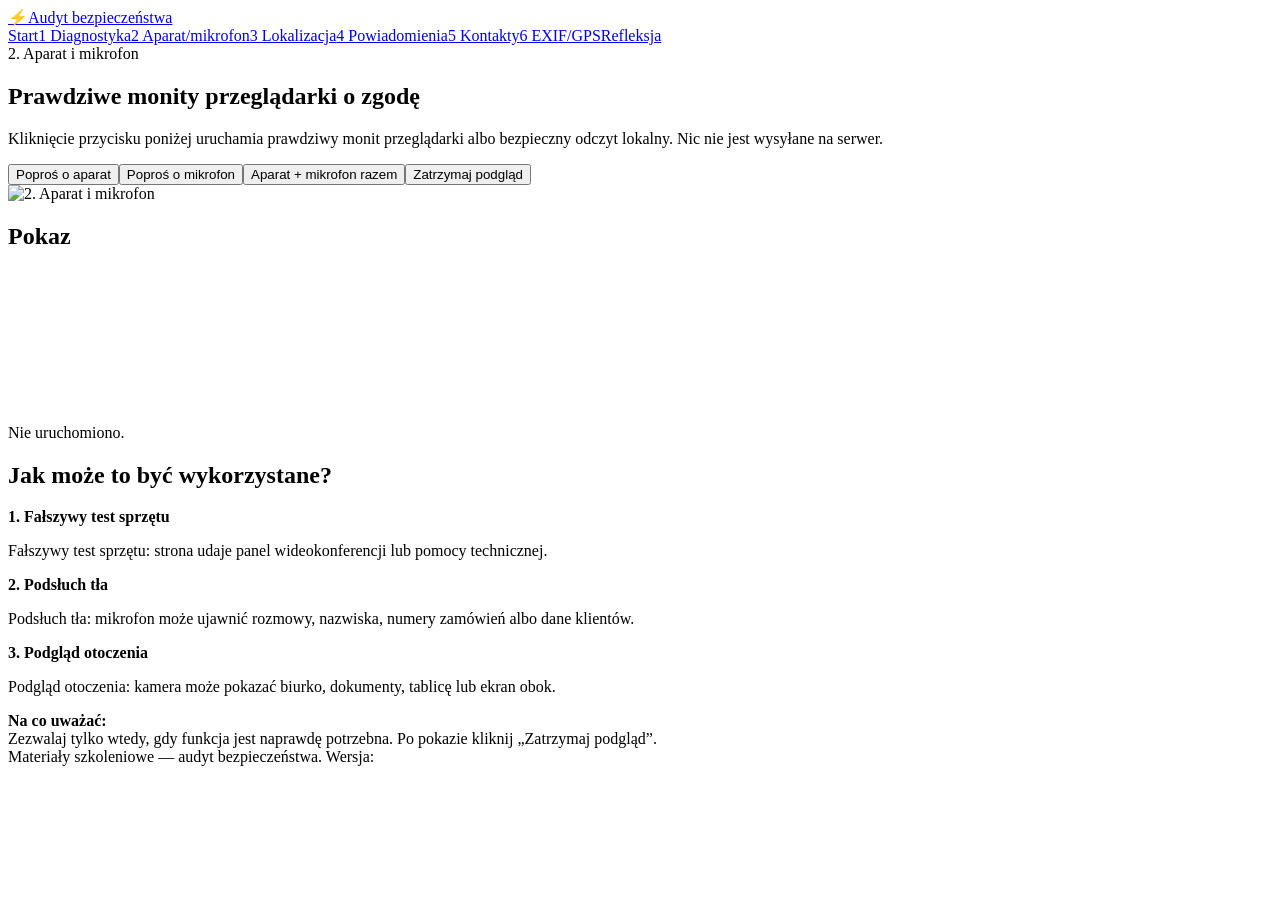
==== aparat-mikrofon.html @ fa7c9268 "Add files via upload" ====
<!doctype html><html lang="pl"><head><meta charset="utf-8"><meta name="viewport" content="width=device-width, initial-scale=1"><title>2. Aparat i mikrofon</title><link rel="stylesheet" href="assets/css/style.css"></head><body><div class="topbar"><div class="wrap nav"><a class="brand" href="start.html"><span class="brand-badge">⚡</span><span>Audyt bezpieczeństwa</span></a><div class="navlinks"><a href="start.html">Start</a><a href="diagnostyka.html">1 Diagnostyka</a><a href="aparat-mikrofon.html">2 Aparat/mikrofon</a><a href="lokalizacja.html">3 Lokalizacja</a><a href="powiadomienia.html">4 Powiadomienia</a><a href="kontakty.html">5 Kontakty</a><a href="exif-gps.html">6 EXIF/GPS</a><a href="refleksja.html">Refleksja</a></div></div></div>
<main class="wrap">
<section class="page-hero">
  <div><div class="kicker">2. Aparat i mikrofon</div><h1>Prawdziwe monity przeglądarki o zgodę</h1><p class="lead">Kliknięcie przycisku poniżej uruchamia prawdziwy monit przeglądarki albo bezpieczny odczyt lokalny. Nic nie jest wysyłane na serwer.</p><div class="btnrow"><button class="btn" onclick="requestMedia('camera')">Poproś o aparat</button><button class="btn" onclick="requestMedia('mic')">Poproś o mikrofon</button><button class="btn warn" onclick="requestMedia('both')">Aparat + mikrofon razem</button><button class="btn secondary" onclick="stopMedia()">Zatrzymaj podgląd</button></div></div>
  <img class="module-img" src="assets/img/aparat-mikrofon.png" alt="2. Aparat i mikrofon">
</section>
<section class="modules"><div class="module"><h2>Pokaz</h2><div class="demo-screen"><video id="cameraPreview" muted playsinline autoplay></video></div><div class="meter"><div id="audioBar"></div></div><div id="mediaOut" class="output">Nie uruchomiono.</div></div><div class="module"><h2>Jak może to być wykorzystane?</h2><div class="big-list"><div class="big-item"><strong>1. Fałszywy test sprzętu</strong><p>Fałszywy test sprzętu: strona udaje panel wideokonferencji lub pomocy technicznej.</p></div><div class="big-item"><strong>2. Podsłuch tła</strong><p>Podsłuch tła: mikrofon może ujawnić rozmowy, nazwiska, numery zamówień albo dane klientów.</p></div><div class="big-item"><strong>3. Podgląd otoczenia</strong><p>Podgląd otoczenia: kamera może pokazać biurko, dokumenty, tablicę lub ekran obok.</p></div></div><div class="tip"><strong>Na co uważać:</strong><br>Zezwalaj tylko wtedy, gdy funkcja jest naprawdę potrzebna. Po pokazie kliknij „Zatrzymaj podgląd”.</div></div></section>
</main>
<div class="footer"><div class="wrap">Materiały szkoleniowe — audyt bezpieczeństwa. Wersja: <span data-version></span></div></div><script src="assets/js/app.js"></script></body></html>
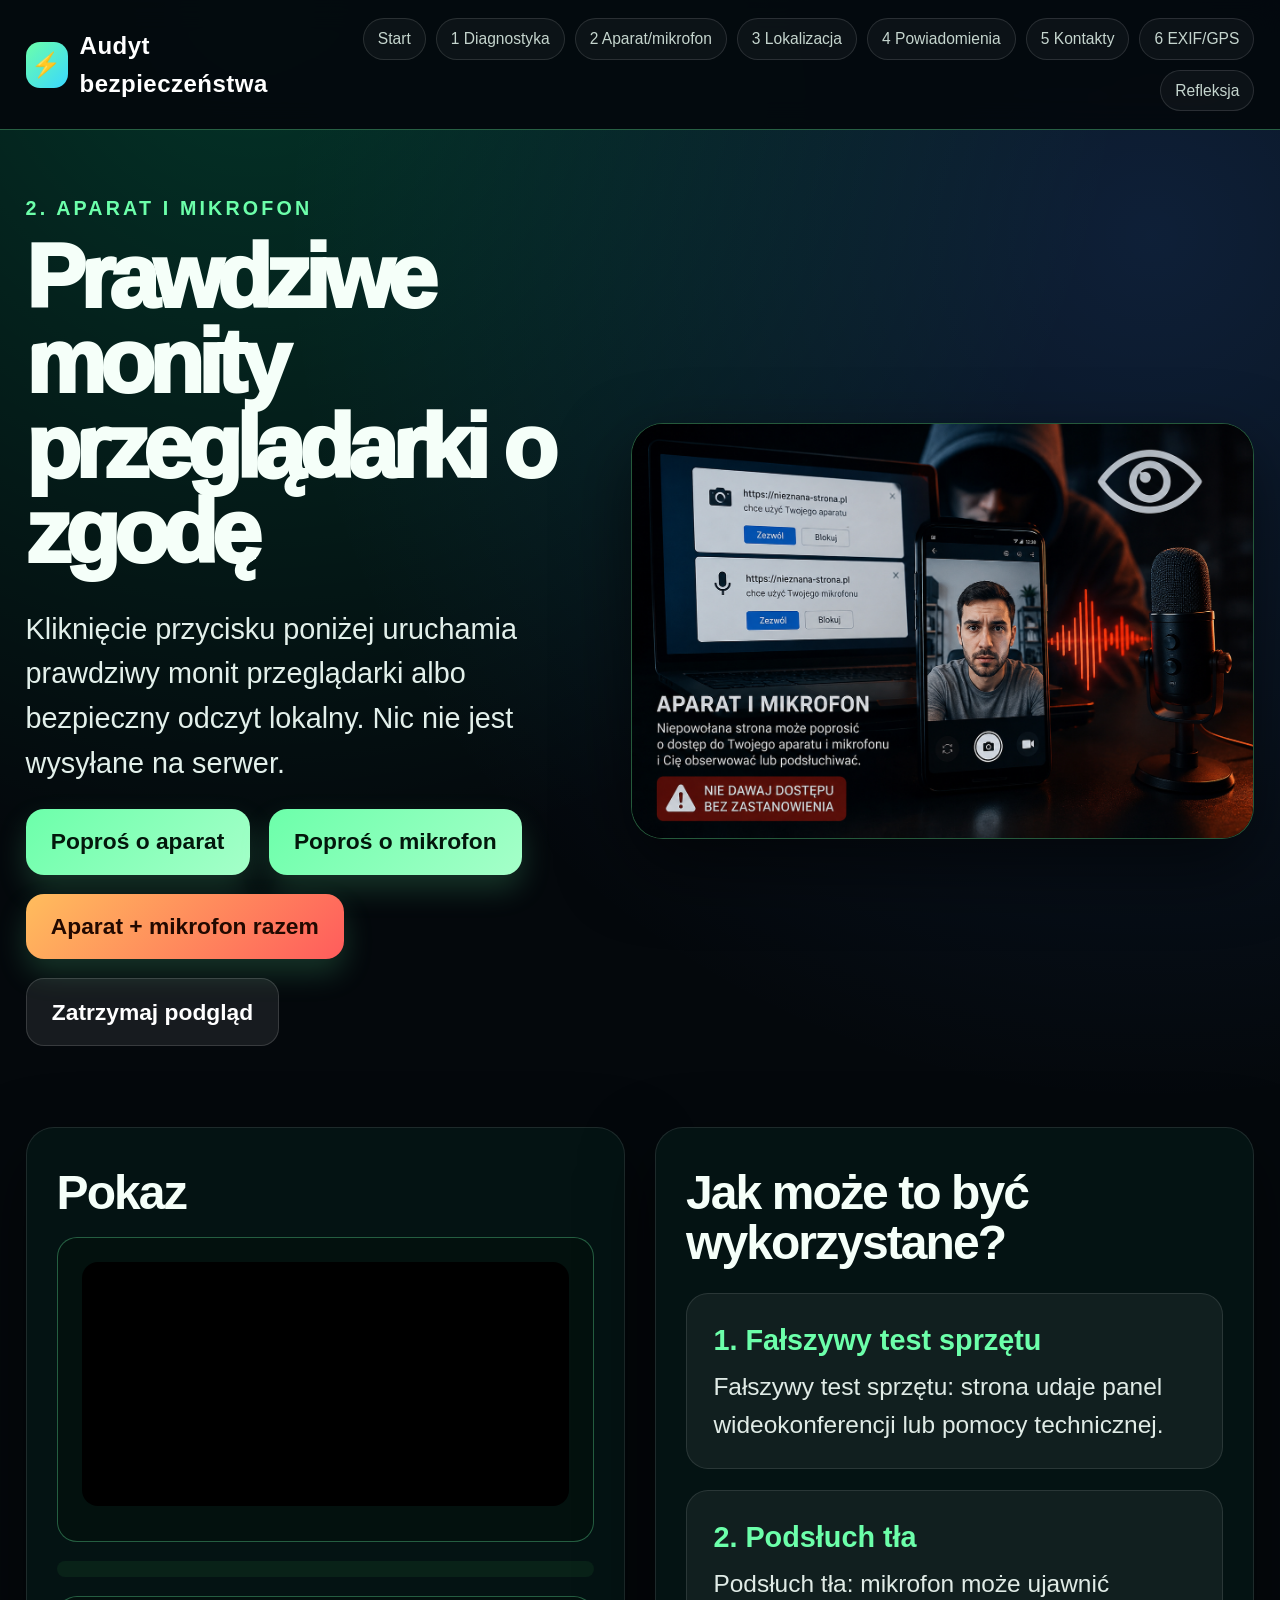
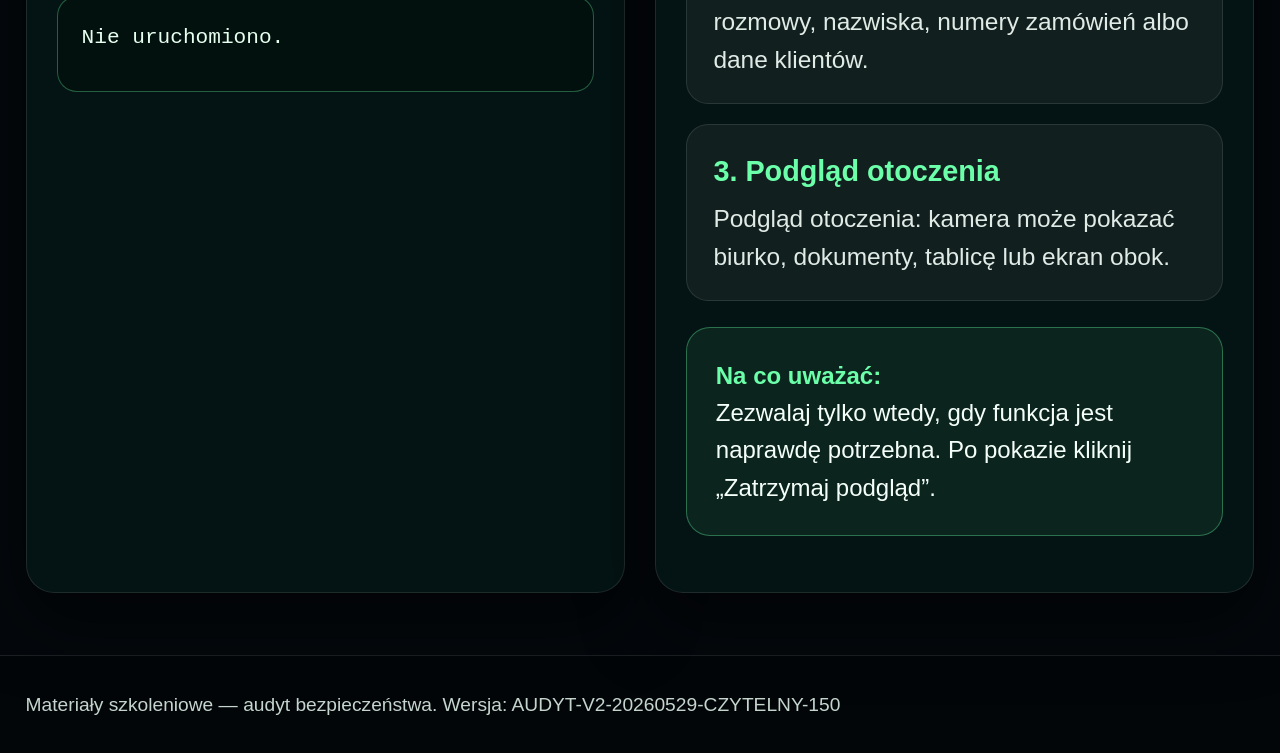
==== commit 916dd2ac: "Add files via upload" ====
--- a/aparat-mikrofon.html
+++ b/aparat-mikrofon.html
@@ -1,9 +1,9 @@
-<!doctype html><html lang="pl"><head><meta charset="utf-8"><meta name="viewport" content="width=device-width, initial-scale=1"><title>2. Aparat i mikrofon</title><link rel="stylesheet" href="assets/css/style.css"></head><body><div class="topbar"><div class="wrap nav"><a class="brand" href="start.html"><span class="brand-badge">⚡</span><span>Audyt bezpieczeństwa</span></a><div class="navlinks"><a href="start.html">Start</a><a href="diagnostyka.html">1 Diagnostyka</a><a href="aparat-mikrofon.html">2 Aparat/mikrofon</a><a href="lokalizacja.html">3 Lokalizacja</a><a href="powiadomienia.html">4 Powiadomienia</a><a href="kontakty.html">5 Kontakty</a><a href="exif-gps.html">6 EXIF/GPS</a><a href="refleksja.html">Refleksja</a></div></div></div>
+<!doctype html><html lang="pl"><head><meta charset="utf-8"><meta name="viewport" content="width=device-width, initial-scale=1"><title>2. Aparat i mikrofon</title><link rel="stylesheet" href="style.css"></head><body><div class="topbar"><div class="wrap nav"><a class="brand" href="start.html"><span class="brand-badge">⚡</span><span>Audyt bezpieczeństwa</span></a><div class="navlinks"><a href="start.html">Start</a><a href="diagnostyka.html">1 Diagnostyka</a><a href="aparat-mikrofon.html">2 Aparat/mikrofon</a><a href="lokalizacja.html">3 Lokalizacja</a><a href="powiadomienia.html">4 Powiadomienia</a><a href="kontakty.html">5 Kontakty</a><a href="exif-gps.html">6 EXIF/GPS</a><a href="refleksja.html">Refleksja</a></div></div></div>
 <main class="wrap">
 <section class="page-hero">
   <div><div class="kicker">2. Aparat i mikrofon</div><h1>Prawdziwe monity przeglądarki o zgodę</h1><p class="lead">Kliknięcie przycisku poniżej uruchamia prawdziwy monit przeglądarki albo bezpieczny odczyt lokalny. Nic nie jest wysyłane na serwer.</p><div class="btnrow"><button class="btn" onclick="requestMedia('camera')">Poproś o aparat</button><button class="btn" onclick="requestMedia('mic')">Poproś o mikrofon</button><button class="btn warn" onclick="requestMedia('both')">Aparat + mikrofon razem</button><button class="btn secondary" onclick="stopMedia()">Zatrzymaj podgląd</button></div></div>
-  <img class="module-img" src="assets/img/aparat-mikrofon.png" alt="2. Aparat i mikrofon">
+  <img class="module-img" src="aparat-mikrofon.png" alt="2. Aparat i mikrofon">
 </section>
 <section class="modules"><div class="module"><h2>Pokaz</h2><div class="demo-screen"><video id="cameraPreview" muted playsinline autoplay></video></div><div class="meter"><div id="audioBar"></div></div><div id="mediaOut" class="output">Nie uruchomiono.</div></div><div class="module"><h2>Jak może to być wykorzystane?</h2><div class="big-list"><div class="big-item"><strong>1. Fałszywy test sprzętu</strong><p>Fałszywy test sprzętu: strona udaje panel wideokonferencji lub pomocy technicznej.</p></div><div class="big-item"><strong>2. Podsłuch tła</strong><p>Podsłuch tła: mikrofon może ujawnić rozmowy, nazwiska, numery zamówień albo dane klientów.</p></div><div class="big-item"><strong>3. Podgląd otoczenia</strong><p>Podgląd otoczenia: kamera może pokazać biurko, dokumenty, tablicę lub ekran obok.</p></div></div><div class="tip"><strong>Na co uważać:</strong><br>Zezwalaj tylko wtedy, gdy funkcja jest naprawdę potrzebna. Po pokazie kliknij „Zatrzymaj podgląd”.</div></div></section>
 </main>
-<div class="footer"><div class="wrap">Materiały szkoleniowe — audyt bezpieczeństwa. Wersja: <span data-version></span></div></div><script src="assets/js/app.js"></script></body></html>+<div class="footer"><div class="wrap">Materiały szkoleniowe — audyt bezpieczeństwa. Wersja: <span data-version></span></div></div><script src="app.js"></script></body></html>
--- a/style.css
+++ b/style.css
@@ -0,0 +1,21 @@
+
+:root{
+  --bg:#04080c; --panel:#071b16; --panel2:#07111d; --text:#f5fff9; --muted:#c5d5ce;
+  --green:#6cffaa; --cyan:#39d7ff; --blue:#3b8bff; --violet:#b07bff; --red:#ff5151; --yellow:#ffd166;
+  --border:rgba(108,255,170,.35); --soft:rgba(255,255,255,.07); --shadow:0 28px 70px rgba(0,0,0,.55);
+}
+*{box-sizing:border-box}
+html{scroll-behavior:smooth;font-size:150%}
+body{margin:0;background:radial-gradient(circle at 20% 0%,rgba(0,255,170,.18),transparent 34%),radial-gradient(circle at 90% 10%,rgba(61,139,255,.18),transparent 36%),var(--bg);color:var(--text);font-family:Inter,Segoe UI,Roboto,Arial,sans-serif;line-height:1.55}
+a{color:var(--green)}
+.wrap{width:min(1700px,96vw);margin:auto}.narrow{width:min(1350px,94vw);margin:auto}
+.topbar{position:sticky;top:0;z-index:50;background:rgba(4,8,12,.92);backdrop-filter:blur(14px);border-bottom:1px solid var(--border)}
+.nav{display:flex;align-items:center;justify-content:space-between;gap:20px;padding:18px 0}.brand{display:flex;align-items:center;gap:12px;color:#fff;text-decoration:none;font-weight:900;letter-spacing:.02em}.brand-badge{width:46px;height:46px;border-radius:14px;background:linear-gradient(135deg,var(--green),var(--cyan));color:#02120b;display:grid;place-items:center;font-weight:900}.navlinks{display:flex;flex-wrap:wrap;gap:10px;justify-content:flex-end}.navlinks a{font-size:.65rem;line-height:1;text-decoration:none;color:var(--muted);padding:12px 14px;border:1px solid rgba(255,255,255,.12);border-radius:999px;background:rgba(255,255,255,.04)}.navlinks a:hover{color:#fff;border-color:var(--green)}
+h1{font-size:clamp(3rem,7vw,6rem);line-height:.95;margin:0 0 .35em;font-weight:950;letter-spacing:-.065em}h2{font-size:clamp(2rem,3.5vw,3.2rem);line-height:1.05;margin:.2em 0 .4em;font-weight:900;letter-spacing:-.04em}h3{font-size:1.45rem;line-height:1.15;margin:.1em 0 .45em}p{font-size:1.02rem;margin:.2em 0 .75em}.lead{font-size:clamp(1.2rem,2.1vw,1.65rem);color:#e3f0eb;max-width:1300px}.kicker{color:var(--green);font-size:.82rem;letter-spacing:.16em;text-transform:uppercase;font-weight:900;margin-bottom:.6em}.muted{color:var(--muted)}
+.hero{min-height:100vh;display:grid;grid-template-columns:1.05fr .95fr;gap:3rem;align-items:center;padding:4rem 0}.hero.compact{min-height:auto;padding:3.2rem 0 2rem}.panel{background:linear-gradient(180deg,rgba(10,30,26,.9),rgba(5,17,28,.9));border:1px solid var(--border);border-radius:32px;box-shadow:var(--shadow);padding:1.6rem}.warning{background:rgba(255,81,81,.1);border:1px solid rgba(255,81,81,.55);border-radius:24px;padding:1.2rem;margin:1.1rem 0}.warning strong{color:#ffb0b0}.tip{background:rgba(108,255,170,.08);border:1px solid var(--border);border-radius:24px;padding:1.2rem;margin:1.1rem 0}.tip strong{color:var(--green)}.info{background:rgba(57,215,255,.08);border:1px solid rgba(57,215,255,.32);border-radius:24px;padding:1.2rem;margin:1.1rem 0}.info strong{color:var(--cyan)}
+.qrbox{background:#fff;color:#111;border-radius:34px;padding:2rem;text-align:center;box-shadow:var(--shadow)}.qrbox img{width:min(560px,82vw);display:block;margin:auto}.qrbox .url{font-weight:900;font-size:1.05rem;margin-top:1rem;word-break:break-all}.btnrow{display:flex;gap:.8rem;flex-wrap:wrap;margin:1rem 0}.btn,button.btn{border:0;border-radius:18px;padding:.8rem 1.05rem;font-size:.95rem;font-weight:900;cursor:pointer;background:linear-gradient(135deg,var(--green),#a5ffc9);color:#03170c;text-decoration:none;display:inline-flex;align-items:center;gap:.4rem;box-shadow:0 14px 30px rgba(108,255,170,.18)}.btn.secondary{background:rgba(255,255,255,.08);color:#fff;border:1px solid rgba(255,255,255,.14);box-shadow:none}.btn.warn{background:linear-gradient(135deg,#ffbd5d,#ff5c5c);color:#220900}.btn:hover{transform:translateY(-2px)}
+.hero-img,.module-img{width:100%;border-radius:32px;border:1px solid var(--border);box-shadow:var(--shadow);display:block;background:#000}.full-img{width:100%;border-radius:28px;border:1px solid var(--border);box-shadow:var(--shadow)}
+.grid{display:grid;grid-template-columns:repeat(3,1fr);gap:1.1rem;margin:1.5rem 0 2.5rem}.grid.two{grid-template-columns:repeat(2,1fr)}.card{background:rgba(7,25,25,.83);border:1px solid rgba(255,255,255,.12);border-radius:28px;padding:1.15rem;box-shadow:var(--shadow);color:#fff;text-decoration:none;transition:.18s ease;min-height:100%;display:flex;flex-direction:column}.card:hover{transform:translateY(-4px);border-color:var(--green)}.card img{width:100%;aspect-ratio:16/9;object-fit:cover;border-radius:20px;margin-bottom:.85rem}.card p{color:var(--muted)}.num{display:inline-grid;place-items:center;width:52px;height:52px;border-radius:16px;background:rgba(108,255,170,.12);border:1px solid var(--border);color:var(--green);font-weight:950;margin-bottom:.6rem}
+.big-list{display:grid;gap:.85rem;margin:1rem 0}.big-item{padding:1rem 1.1rem;border-radius:22px;background:rgba(255,255,255,.055);border:1px solid rgba(255,255,255,.1)}.big-item strong{display:block;color:var(--green);font-size:1.2rem;margin-bottom:.25rem}.big-item p{margin:0;color:#e0ebe6}.modules{display:grid;grid-template-columns:1fr 1fr;gap:1.25rem;margin:1.2rem 0 2.6rem}.module{background:rgba(5,22,21,.86);border:1px solid rgba(255,255,255,.1);border-radius:28px;padding:1.25rem;box-shadow:var(--shadow)}.module.wide{grid-column:1/-1}.module ul{margin:.4rem 0 0 1.15rem;color:#e1eee8}.module li{font-size:1.02rem;margin:.45rem 0}.page-hero{display:grid;grid-template-columns:.95fr 1.05fr;gap:1.7rem;align-items:center;padding:2.6rem 0 1.2rem}.output,.demo-screen{background:#03110e;border:1px solid rgba(108,255,170,.32);border-radius:20px;padding:1rem;min-height:4rem;color:#e7fff0;white-space:pre-wrap;overflow-wrap:anywhere;font-family:Consolas,ui-monospace,monospace;font-size:.88rem}.demo-screen video{width:100%;max-height:480px;border-radius:16px;background:#000}.meter{height:16px;background:#092218;border-radius:999px;overflow:hidden;margin:.8rem 0}.meter div{width:0%;height:100%;background:linear-gradient(90deg,var(--green),var(--cyan))}.photo-preview{max-width:100%;max-height:520px;border-radius:18px;display:block;margin:.8rem 0;border:1px solid rgba(255,255,255,.16)}.hidden{display:none!important}.checkbox{display:flex;align-items:center;gap:.45rem;margin:.7rem 0;color:var(--muted)}.small{font-size:.78rem;color:var(--muted)}
+.reflect{font-size:1.13rem;line-height:1.65}.reflect p{margin-bottom:1rem}.quote{border-left:6px solid var(--green);padding-left:1rem;color:#eafff4}.footer{border-top:1px solid rgba(255,255,255,.1);margin-top:2rem;padding:1.4rem 0;color:var(--muted);font-size:.8rem;background:rgba(0,0,0,.22)}
+@media(max-width:1100px){html{font-size:125%}.hero,.page-hero,.modules{grid-template-columns:1fr}.grid,.grid.two{grid-template-columns:1fr}.nav{flex-direction:column;align-items:flex-start}.navlinks{justify-content:flex-start}.hero{min-height:auto;padding:2rem 0}h1{font-size:3rem}.qrbox img{width:min(420px,82vw)}}
